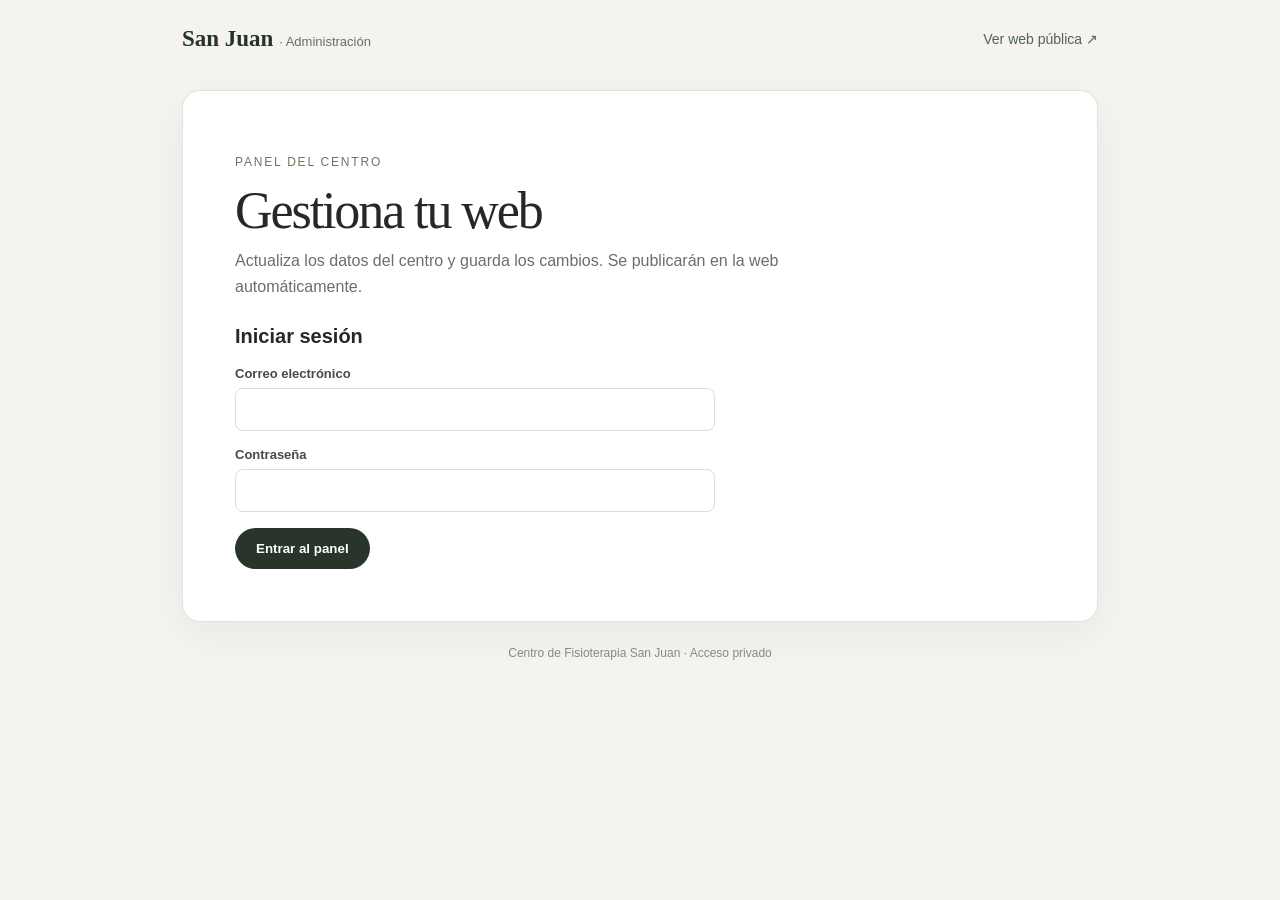
==== admin/index.html @ 3df49546 "Añadir web y panel" ====
<!doctype html>
<html lang="es">
<head>
  <meta charset="utf-8"><meta name="viewport" content="width=device-width, initial-scale=1">
  <meta name="robots" content="noindex,nofollow"><meta name="theme-color" content="#f4f3ef">
  <title>Administración · Fisioterapia San Juan</title><link rel="stylesheet" href="../assets/css/admin.css">
</head>
<body>
  <main class="admin-shell">
    <header class="admin-header"><a class="admin-brand" href="../">San Juan <span>· Administración</span></a><a href="../" class="admin-site-link">Ver web pública ↗</a></header>
    <section class="admin-card" aria-labelledby="page-title">
      <p class="admin-eyebrow">Panel del centro</p><h1 id="page-title">Gestiona tu web</h1>
      <p class="admin-intro">Actualiza los datos del centro y guarda los cambios. Se publicarán en la web automáticamente.</p>
      <p class="admin-status" data-status role="status" aria-live="polite"></p>
      <form data-login-form class="admin-login" hidden>
        <h2>Iniciar sesión</h2><label class="admin-field"><span>Correo electrónico</span><input name="email" type="email" autocomplete="username" required></label>
        <label class="admin-field"><span>Contraseña</span><input name="password" type="password" autocomplete="current-password" required></label><button class="admin-button" type="submit">Entrar al panel</button>
      </form>
      <form data-editor hidden>
        <div class="admin-toolbar"><h2>Contenido</h2><button class="admin-button admin-button--quiet" type="button" data-logout>Cerrar sesión</button></div>
        <fieldset class="admin-section"><legend>Datos del centro</legend><div class="admin-grid">
          <label class="admin-field"><span>Nombre del centro</span><input name="businessName" required></label>
          <label class="admin-field"><span>Teléfono</span><input name="phone" type="tel" required></label>
          <label class="admin-field admin-span"><span>Dirección completa</span><input name="address" required></label>
          <label class="admin-field"><span>Horario entre semana</span><input name="hoursWeek" placeholder="9:00 a 18:00"></label>
          <label class="admin-field"><span>Horario fin de semana</span><input name="hoursWeekend" placeholder="Cerrado"></label>
          <label class="admin-field admin-span"><span>Descripción de la web</span><textarea name="description" rows="3"></textarea></label>
        </div></fieldset>
        <fieldset class="admin-section"><legend>Servicios y precios</legend><div data-services></div><button class="admin-button admin-button--quiet" type="button" data-add-service>+ Añadir servicio</button></fieldset>
        <fieldset class="admin-section"><legend>Imágenes</legend><p class="admin-help">Puedes pegar un enlace de imagen o subir una imagen (máximo 8 MB).</p><div class="admin-grid">
          <div class="admin-image"><label class="admin-field"><span>Imagen principal</span><input name="image-hero" type="url"></label><label class="admin-upload">Subir imagen<input type="file" accept="image/*" data-upload="hero"></label></div>
          <div class="admin-image"><label class="admin-field"><span>Imagen de consulta</span><input name="image-consultation" type="url"></label><label class="admin-upload">Subir imagen<input type="file" accept="image/*" data-upload="consultation"></label></div>
          <div class="admin-image"><label class="admin-field"><span>Suelo pélvico y posparto</span><input name="image-pelvic" type="url"></label><label class="admin-upload">Subir imagen<input type="file" accept="image/*" data-upload="pelvic"></label></div>
          <div class="admin-image"><label class="admin-field"><span>Deportiva</span><input name="image-sports" type="url"></label><label class="admin-upload">Subir imagen<input type="file" accept="image/*" data-upload="sports"></label></div>
          <div class="admin-image"><label class="admin-field"><span>Pediátrica</span><input name="image-pediatric" type="url"></label><label class="admin-upload">Subir imagen<input type="file" accept="image/*" data-upload="pediatric"></label></div>
        </div></fieldset>
        <fieldset class="admin-section"><legend>Oferta destacada</legend><label class="admin-checkbox"><input name="offerActive" type="checkbox"><span>Mostrar oferta en la web</span></label><div class="admin-grid"><label class="admin-field"><span>Título</span><input name="offerTitle"></label><label class="admin-field admin-span"><span>Descripción de la oferta</span><textarea name="offerText" rows="3"></textarea></label></div></fieldset>
        <div class="admin-save"><button class="admin-button" type="submit">Guardar y publicar cambios</button></div>
      </form>
    </section>
    <footer>Centro de Fisioterapia San Juan · Acceso privado</footer>
  </main>
  <script type="module" src="../assets/js/admin.js"></script>
</body>
</html>
---- assets/css/admin.css ----
:root{font-family:Arial,Helvetica,sans-serif;color:#242923;background:#f4f3ef;font-synthesis:none}*{box-sizing:border-box}body{margin:0;min-height:100vh}.admin-shell{max-width:960px;margin:auto;padding:26px 22px 48px}.admin-header,.admin-toolbar{display:flex;align-items:center;justify-content:space-between;gap:16px}.admin-brand{font-family:Georgia,serif;font-size:23px;font-weight:700;color:#263328;text-decoration:none}.admin-brand span{font:13px Arial,sans-serif;color:#64705f}.admin-site-link{color:#526451;font-size:14px;text-decoration:none}.admin-card{margin:38px auto 24px;padding:clamp(24px,5vw,52px);background:#fff;border:1px solid #e3e2db;border-radius:18px;box-shadow:0 12px 40px #1e29100d}.admin-eyebrow{text-transform:uppercase;letter-spacing:.15em;font-size:12px;color:#667860}.admin-card h1{font-family:Georgia,serif;font-size:clamp(34px,6vw,52px);font-weight:500;letter-spacing:-.04em;margin:8px 0}.admin-intro{color:#697067;max-width:620px;margin:0 0 26px;line-height:1.6}.admin-card h2{font-size:20px;margin:0 0 18px}.admin-status{padding:10px 13px;margin:18px 0;border-radius:9px;background:#eef2eb;color:#3c5339;font-size:14px}.admin-status:empty{display:none}.admin-status[data-error="true"]{background:#fbefed;color:#9b3b2e}.admin-login{max-width:480px}.admin-field{display:flex;flex-direction:column;gap:7px;margin:0 0 16px}.admin-field span{font-size:13px;font-weight:600;color:#454c44}.admin-field input,.admin-field textarea{width:100%;padding:12px 13px;border:1px solid #d9dcd5;border-radius:8px;background:#fff;font:inherit;font-size:15px}.admin-field input:focus,.admin-field textarea:focus{outline:2px solid #87977f;outline-offset:1px}.admin-field textarea{resize:vertical;line-height:1.5}.admin-button{border:0;border-radius:999px;background:#29352b;color:#fff;padding:13px 21px;font-weight:600;cursor:pointer}.admin-button:hover{background:#4b614d}.admin-button--quiet{background:#eef0eb;color:#394337;padding:10px 16px}.admin-section{border:0;border-top:1px solid #e7e8e2;padding:23px 0 4px;margin:20px 0}.admin-section legend{padding:0 12px 0 0;font-size:17px;font-weight:700}.admin-grid{display:grid;grid-template-columns:1fr 1fr;gap:0 18px}.admin-span{grid-column:1/-1}.service-edit{border:1px solid #e2e5de;border-radius:12px;padding:16px;margin:12px 0 16px}.service-edit legend{font-size:14px;color:#596952;padding:0 8px}.service-edit .admin-field{margin-bottom:12px}.admin-help{font-size:13px;color:#70776d;margin:0 0 16px}.admin-image{border-bottom:1px solid #eee;padding-bottom:12px;margin-bottom:14px}.admin-upload{display:inline-flex;position:relative;overflow:hidden;border:1px solid #cbd1c6;border-radius:999px;padding:8px 14px;font-size:13px;color:#455441;cursor:pointer}.admin-upload input{position:absolute;inset:0;opacity:0;cursor:pointer}.admin-checkbox{display:flex;align-items:center;gap:10px;margin:0 0 18px;font-size:14px}.admin-checkbox input{width:18px;height:18px;accent-color:#566d55}.admin-save{position:sticky;bottom:12px;padding-top:16px;background:#ffffffed;backdrop-filter:blur(8px)}.admin-save .admin-button{width:100%;min-height:50px;font-size:16px}.admin-shell footer{text-align:center;color:#858a80;font-size:12px}@media(max-width:620px){.admin-shell{padding:18px 13px 32px}.admin-card{margin-top:25px;border-radius:14px}.admin-grid{grid-template-columns:1fr}.admin-span{grid-column:auto}.admin-header{align-items:flex-start}.admin-brand{font-size:19px}.admin-site-link{font-size:12px}}
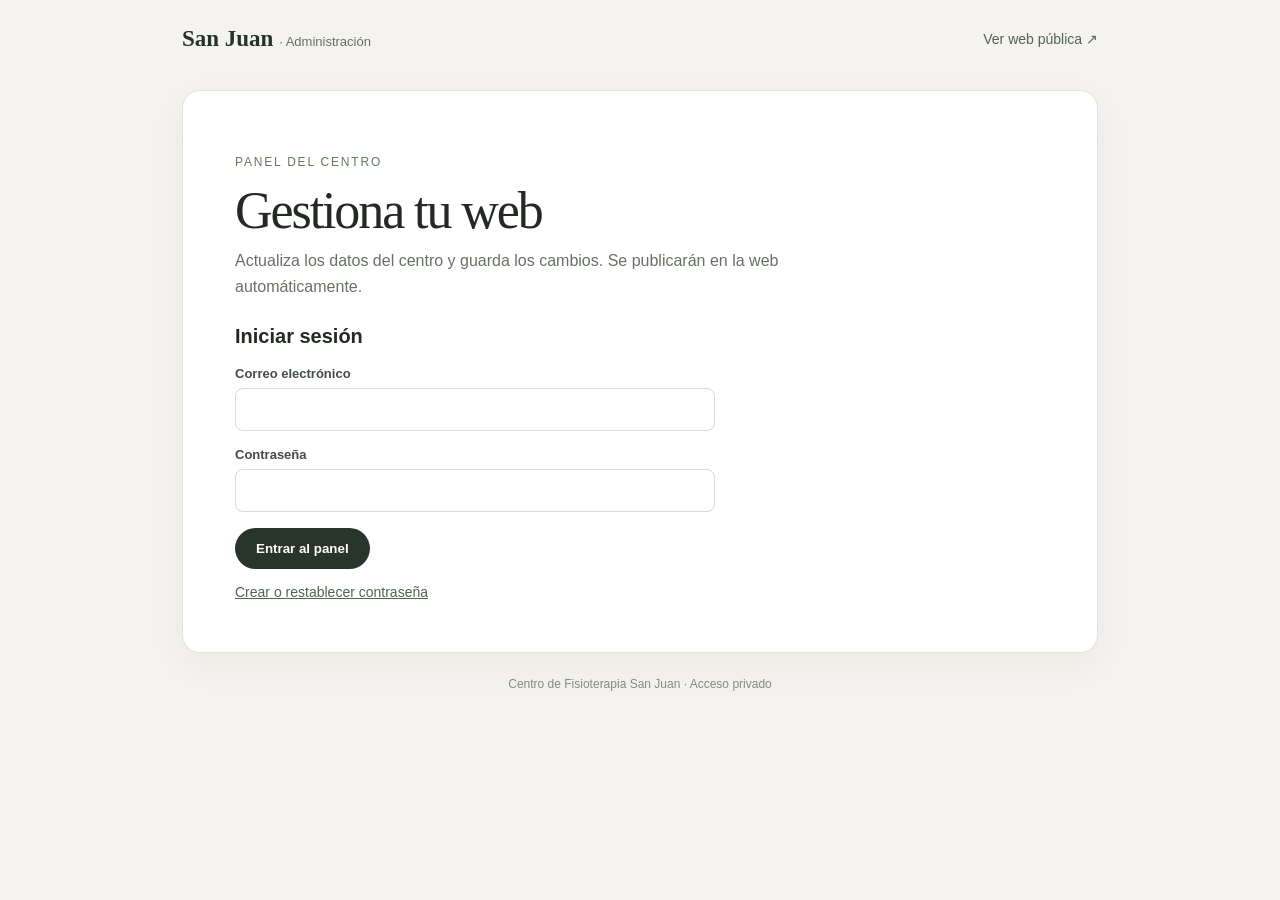
==== commit 0ffa263e: "Add files via upload" ====
--- a/admin/index.html
+++ b/admin/index.html
@@ -3,6 +3,7 @@
 <head>
   <meta charset="utf-8"><meta name="viewport" content="width=device-width, initial-scale=1">
   <meta name="robots" content="noindex,nofollow"><meta name="theme-color" content="#f4f3ef">
+  <style>.admin-recovery-link{display:block;margin-top:15px;padding:0;border:0;background:none;color:#526451;text-decoration:underline;font:inherit;font-size:14px;cursor:pointer}</style>
   <title>Administración · Fisioterapia San Juan</title><link rel="stylesheet" href="../assets/css/admin.css">
 </head>
 <body>
@@ -15,6 +16,13 @@
       <form data-login-form class="admin-login" hidden>
         <h2>Iniciar sesión</h2><label class="admin-field"><span>Correo electrónico</span><input name="email" type="email" autocomplete="username" required></label>
         <label class="admin-field"><span>Contraseña</span><input name="password" type="password" autocomplete="current-password" required></label><button class="admin-button" type="submit">Entrar al panel</button>
+        <button class="admin-recovery-link" type="button" data-request-password>Crear o restablecer contraseña</button>
+      </form>
+      <form data-password-reset class="admin-login" hidden>
+        <h2>Crear contraseña</h2>
+        <label class="admin-field"><span>Nueva contraseña</span><input name="new-password" type="password" autocomplete="new-password" minlength="8" required></label>
+        <label class="admin-field"><span>Repite la contraseña</span><input name="confirm-password" type="password" autocomplete="new-password" minlength="8" required></label>
+        <button class="admin-button" type="submit">Guardar contraseña</button>
       </form>
       <form data-editor hidden>
         <div class="admin-toolbar"><h2>Contenido</h2><button class="admin-button admin-button--quiet" type="button" data-logout>Cerrar sesión</button></div>
@@ -41,5 +49,51 @@
     <footer>Centro de Fisioterapia San Juan · Acceso privado</footer>
   </main>
   <script type="module" src="../assets/js/admin.js"></script>
+  <script type="module">
+    import { api, saveSession } from '../assets/js/cms-client.js';
+    const login = document.querySelector('[data-login-form]');
+    const reset = document.querySelector('[data-password-reset]');
+    const status = document.querySelector('[data-status]');
+    const say = (message, error = false) => { status.textContent = message; status.dataset.error = String(error); };
+    let recovery = null;
+    document.querySelector('[data-request-password]').addEventListener('click', async () => {
+      const email = login.elements.namedItem('email').value.trim();
+      if (!email) { login.elements.namedItem('email').focus(); say('Escribe primero tu correo electrónico.', true); return; }
+      say('Enviando enlace para crear o restablecer la contraseña…');
+      try {
+        const redirectTo = new URL(location.href); redirectTo.search = ''; redirectTo.hash = '';
+        await api(`/auth/v1/recover?redirect_to=${encodeURIComponent(redirectTo.href)}`, { method: 'POST', body: { email } });
+        say('Si ese correo tiene una cuenta, recibirás un enlace. Ábrelo en este dispositivo para crear la contraseña.');
+      } catch (error) { say(error.message, true); }
+    });
+    reset.addEventListener('submit', async event => {
+      event.preventDefault();
+      const password = reset.elements.namedItem('new-password').value;
+      const confirmation = reset.elements.namedItem('confirm-password').value;
+      if (password !== confirmation) { say('Las contraseñas no coinciden.', true); return; }
+      if (!recovery) { say('Solicita un enlace nuevo para crear la contraseña.', true); return; }
+      say('Guardando contraseña…');
+      try {
+        await api('/auth/v1/user', { method: 'PUT', token: recovery.access_token, body: { password } });
+        saveSession({ ...recovery, user: recovery.profile, id: recovery.profile.id, email: recovery.profile.email });
+        history.replaceState(null, '', location.pathname);
+        location.reload();
+      } catch (error) { say(error.message, true); }
+    });
+    const params = new URLSearchParams(location.hash.slice(1));
+    const query = new URLSearchParams(location.search);
+    if (query.has('error_description') || params.has('error_description')) {
+      history.replaceState(null, '', location.pathname);
+      say('El enlace ha caducado o ya se ha usado. Solicita uno nuevo desde aquí.', true);
+    } else if (params.has('access_token')) {
+      recovery = Object.fromEntries(params.entries());
+      history.replaceState(null, '', location.pathname);
+      try {
+        recovery.profile = await api('/auth/v1/user', { token: recovery.access_token });
+        login.hidden = true; reset.hidden = false;
+        say('Enlace verificado. Crea una contraseña de al menos 8 caracteres.');
+      } catch (error) { recovery = null; say(`No se pudo verificar el enlace: ${error.message}`, true); }
+    }
+  </script>
 </body>
 </html>
